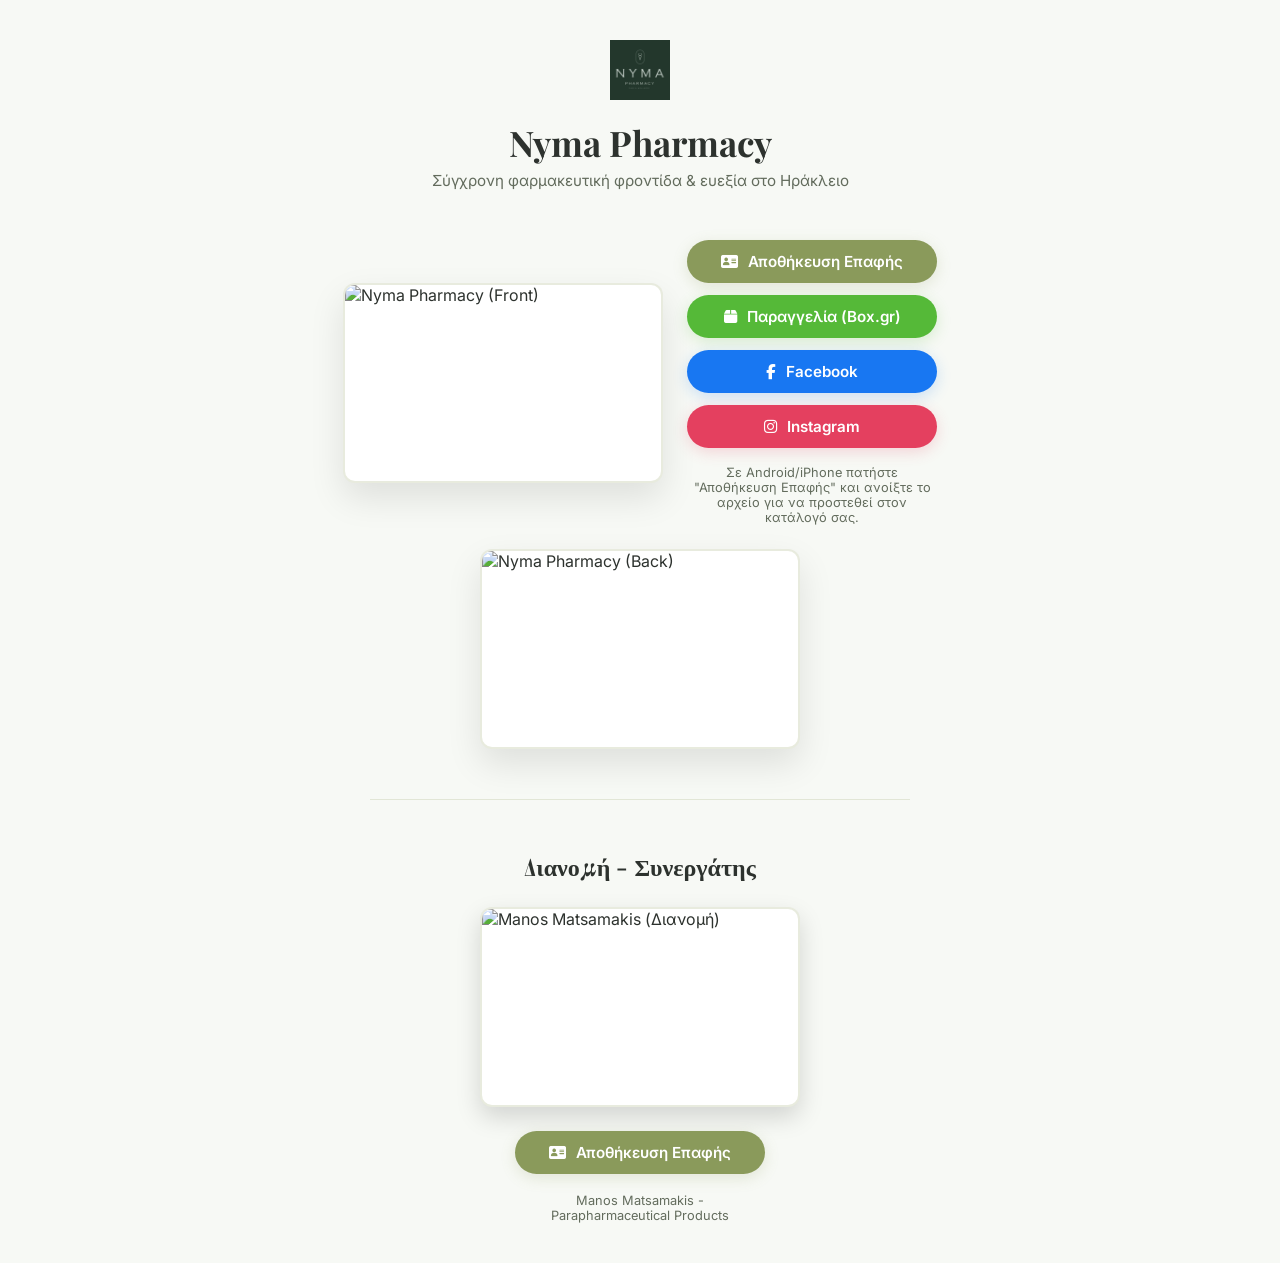
==== links.html @ e12e8b59 "Add links.html digital card, VCF files, and enforce English Nyma branding" ====
<!DOCTYPE html>
<html lang="el">
<head>
    <meta charset="UTF-8">
    <title>Nyma Pharmacy - Links & Επαφές</title>
    <meta name="viewport" content="width=device-width, initial-scale=1">
    <link href="https://fonts.googleapis.com/css2?family=Inter:wght@400;500;600&family=Playfair+Display:ital,wght@0,600;1,600&display=swap" rel="stylesheet">
    <link rel="stylesheet" href="https://cdnjs.cloudflare.com/ajax/libs/font-awesome/6.4.0/css/all.min.css">
    <style>
        * {
            margin: 0;
            padding: 0;
            box-sizing: border-box;
        }

        body {
            font-family: 'Inter', sans-serif;
            background: #F7F9F5; /* Soft herbal tint */
            color: #2D322E;
            min-height: 100vh;
            display: flex;
            align-items: center;
            justify-content: center;
            padding: 40px 20px;
        }

        .page {
            display: flex;
            flex-direction: column;
            align-items: center;
            gap: 40px;
            width: 100%;
            max-width: 900px;
        }

        .header {
            text-align: center;
            margin-bottom: 10px;
        }

        .header img {
            height: 60px;
            margin-bottom: 15px;
        }

        .header h1 {
            font-family: 'Playfair Display', serif;
            color: #2D322E;
            font-size: 2.2rem;
            margin-bottom: 5px;
        }

        .header p {
            color: #636C5D;
            font-size: 0.95rem;
        }

        .cards-wrapper {
            display: flex;
            flex-direction: row;
            flex-wrap: wrap;
            gap: 24px;
            justify-content: center;
            align-items: center;
            width: 100%;
        }

        .card {
            width: 320px;
            height: 200px; /* Standard business card aspect ratio */
            border-radius: 12px;
            overflow: hidden;
            box-shadow: 0 15px 35px rgba(0,0,0,0.1);
            background: #ffffff;
            border: 2px solid rgba(138, 154, 91, 0.2);
        }

        .card img {
            width: 100%;
            height: 100%;
            object-fit: cover;
            display: block;
        }

        /* Μεσαίο μπλοκ: κουμπιά & οδηγίες */
        .middle-block {
            display: flex;
            flex-direction: column;
            align-items: center;
            justify-content: center;
            min-width: 250px;
            text-align: center;
            gap: 12px;
        }

        .button {
            display: flex;
            align-items: center;
            justify-content: center;
            gap: 10px;
            width: 100%;
            padding: 12px 20px;
            border-radius: 999px;
            border: none;
            background: #8A9A5B; /* Sage Green */
            color: #ffffff;
            font-size: 0.95rem;
            font-weight: 600;
            text-decoration: none;
            transition: all 0.3s ease;
            box-shadow: 0 4px 15px rgba(138, 154, 91, 0.2);
        }

        .button:hover {
            background: #6C7A4A;
            transform: translateY(-2px);
            box-shadow: 0 8px 20px rgba(138, 154, 91, 0.3);
        }

        .btn-facebook { background: #1877F2; box-shadow: 0 4px 15px rgba(24, 119, 242, 0.2); }
        .btn-facebook:hover { background: #166fe5; }

        .btn-instagram { background: #E4405F; box-shadow: 0 4px 15px rgba(228, 64, 95, 0.2); }
        .btn-instagram:hover { background: #d13b57; }

        .btn-box { background: #55b938; box-shadow: 0 4px 15px rgba(85, 185, 56, 0.2); }
        .btn-box:hover { background: #4ca632; }

        .hint {
            font-size: 0.8rem;
            color: #636C5D;
            max-width: 240px;
            margin-top: 5px;
        }

        .divider {
            width: 60%;
            height: 1px;
            background: rgba(138, 154, 91, 0.2);
            margin: 10px 0;
        }

        .section-title {
            font-family: 'Playfair Display', serif;
            font-size: 1.5rem;
            color: #2D322E;
            margin-bottom: -15px;
            text-align: center;
            width: 100%;
        }

        @media (max-width: 850px) {
            .cards-wrapper {
                flex-direction: column;
                gap: 30px;
            }
            .card {
                width: 100%;
                max-width: 380px;
                height: auto;
                aspect-ratio: 1.6 / 1;
            }
            .middle-block {
                width: 100%;
                max-width: 380px;
            }
        }
    </style>
</head>
<body>
<div class="page">

    <div class="header">
        <img src="assets/images/real_logo.png" alt="Nyma Logo">
        <h1>Nyma Pharmacy</h1>
        <p>Σύγχρονη φαρμακευτική φροντίδα & ευεξία στο Ηράκλειο</p>
    </div>

    <!-- Nyma Pharmacy Main Card -->
    <div class="cards-wrapper">
        <div class="card">
            <img src="assets/images/nyma_card_front.png" alt="Nyma Pharmacy (Front)">
        </div>

        <div class="middle-block">
            <a class="button" href="contact.vcf" download>
                <i class="fa-solid fa-address-card"></i> Αποθήκευση Επαφής
            </a>
            <a class="button btn-box" href="https://box.gr/delivery/irakleio-kritis/nyma-pharmacy" target="_blank">
                <i class="fa-solid fa-box"></i> Παραγγελία (Box.gr)
            </a>
            <a class="button btn-facebook" href="https://www.facebook.com/nyma.pharmacy/?locale=el_GR" target="_blank">
                <i class="fa-brands fa-facebook-f"></i> Facebook
            </a>
            <a class="button btn-instagram" href="https://www.instagram.com/nyma_pharmacy/" target="_blank">
                <i class="fa-brands fa-instagram"></i> Instagram
            </a>
            <div class="hint">
                Σε Android/iPhone πατήστε "Αποθήκευση Επαφής" και ανοίξτε το αρχείο για να προστεθεί στον κατάλογό σας.
            </div>
        </div>

        <div class="card">
            <img src="assets/images/nyma_card_back.png" alt="Nyma Pharmacy (Back)">
        </div>
    </div>

    <div class="divider"></div>
    <h2 class="section-title">Διανομή - Συνεργάτης</h2>

    <!-- Matsamakis Delivery Card -->
    <div class="cards-wrapper" style="flex-direction: column;">
        <div class="card" style="box-shadow: 0 10px 25px rgba(0,0,0,0.15);">
            <img src="assets/images/matsamakis_card.png" alt="Manos Matsamakis (Διανομή)">
        </div>

        <div class="middle-block" style="flex-direction: row; flex-wrap: wrap;">
            <a class="button" href="matsamakis.vcf" download style="max-width: 300px;">
                <i class="fa-solid fa-address-card"></i> Αποθήκευση Επαφής
            </a>
        </div>
        <div class="hint" style="text-align: center; margin-top: -5px;">
            Manos Matsamakis - Parapharmaceutical Products
        </div>
    </div>

</div>
</body>
</html>
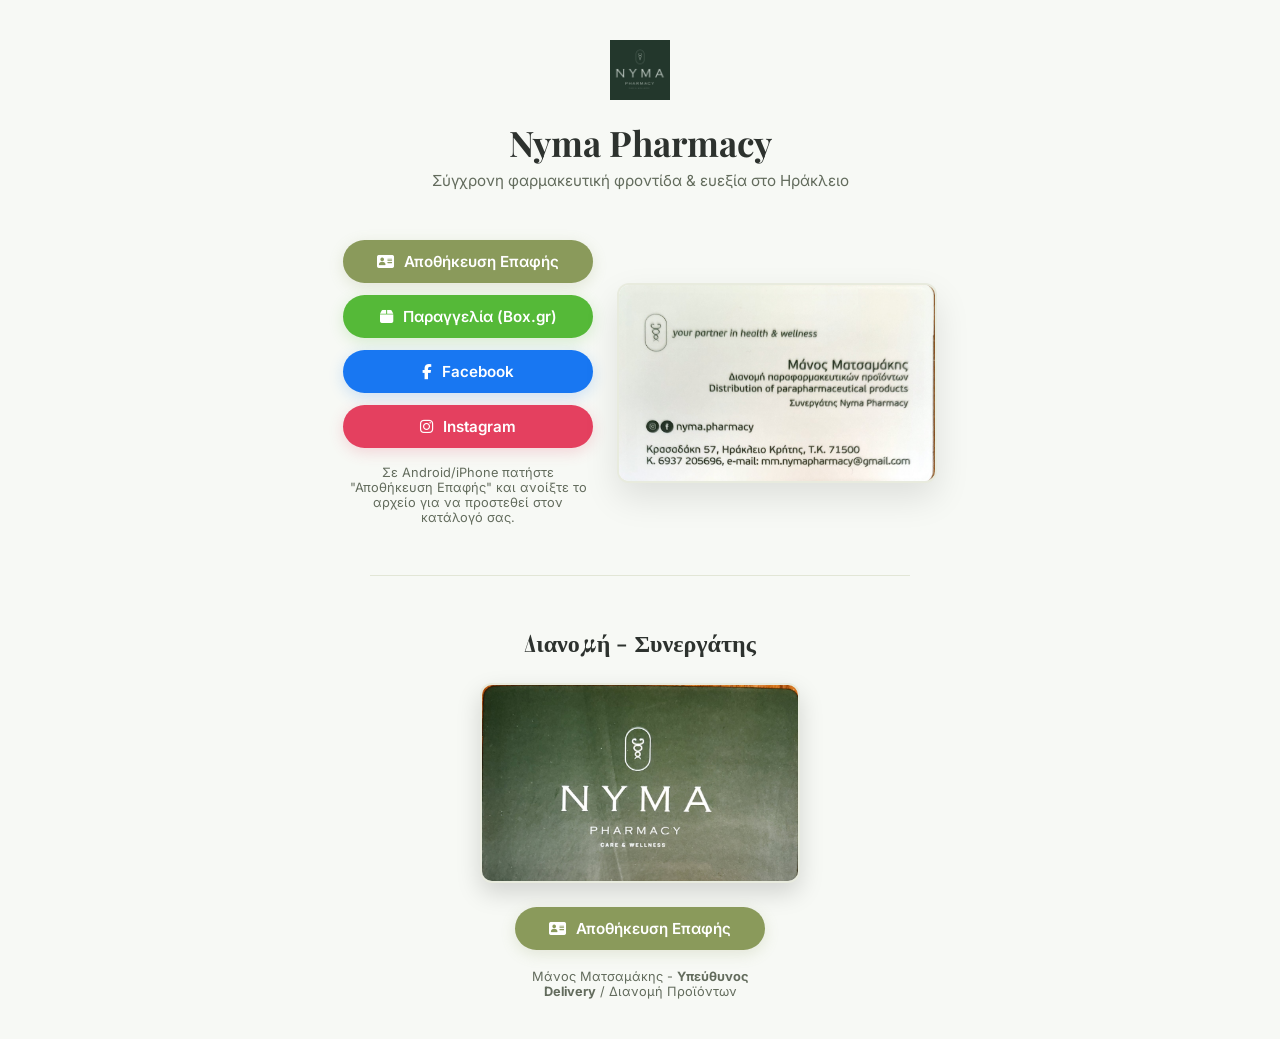
==== commit f9296eb1: "Restore card images, remove front card, add Delivery title to Matsamakis" ====
--- a/links.html
+++ b/links.html
@@ -178,9 +178,6 @@
 
     <!-- Nyma Pharmacy Main Card -->
     <div class="cards-wrapper">
-        <div class="card">
-            <img src="assets/images/nyma_card_front.png" alt="Nyma Pharmacy (Front)">
-        </div>
 
         <div class="middle-block">
             <a class="button" href="contact.vcf" download>
@@ -220,7 +217,7 @@
             </a>
         </div>
         <div class="hint" style="text-align: center; margin-top: -5px;">
-            Manos Matsamakis - Parapharmaceutical Products
+            Μάνος Ματσαμάκης - <strong>Υπεύθυνος Delivery</strong> / Διανομή Προϊόντων
         </div>
     </div>
 
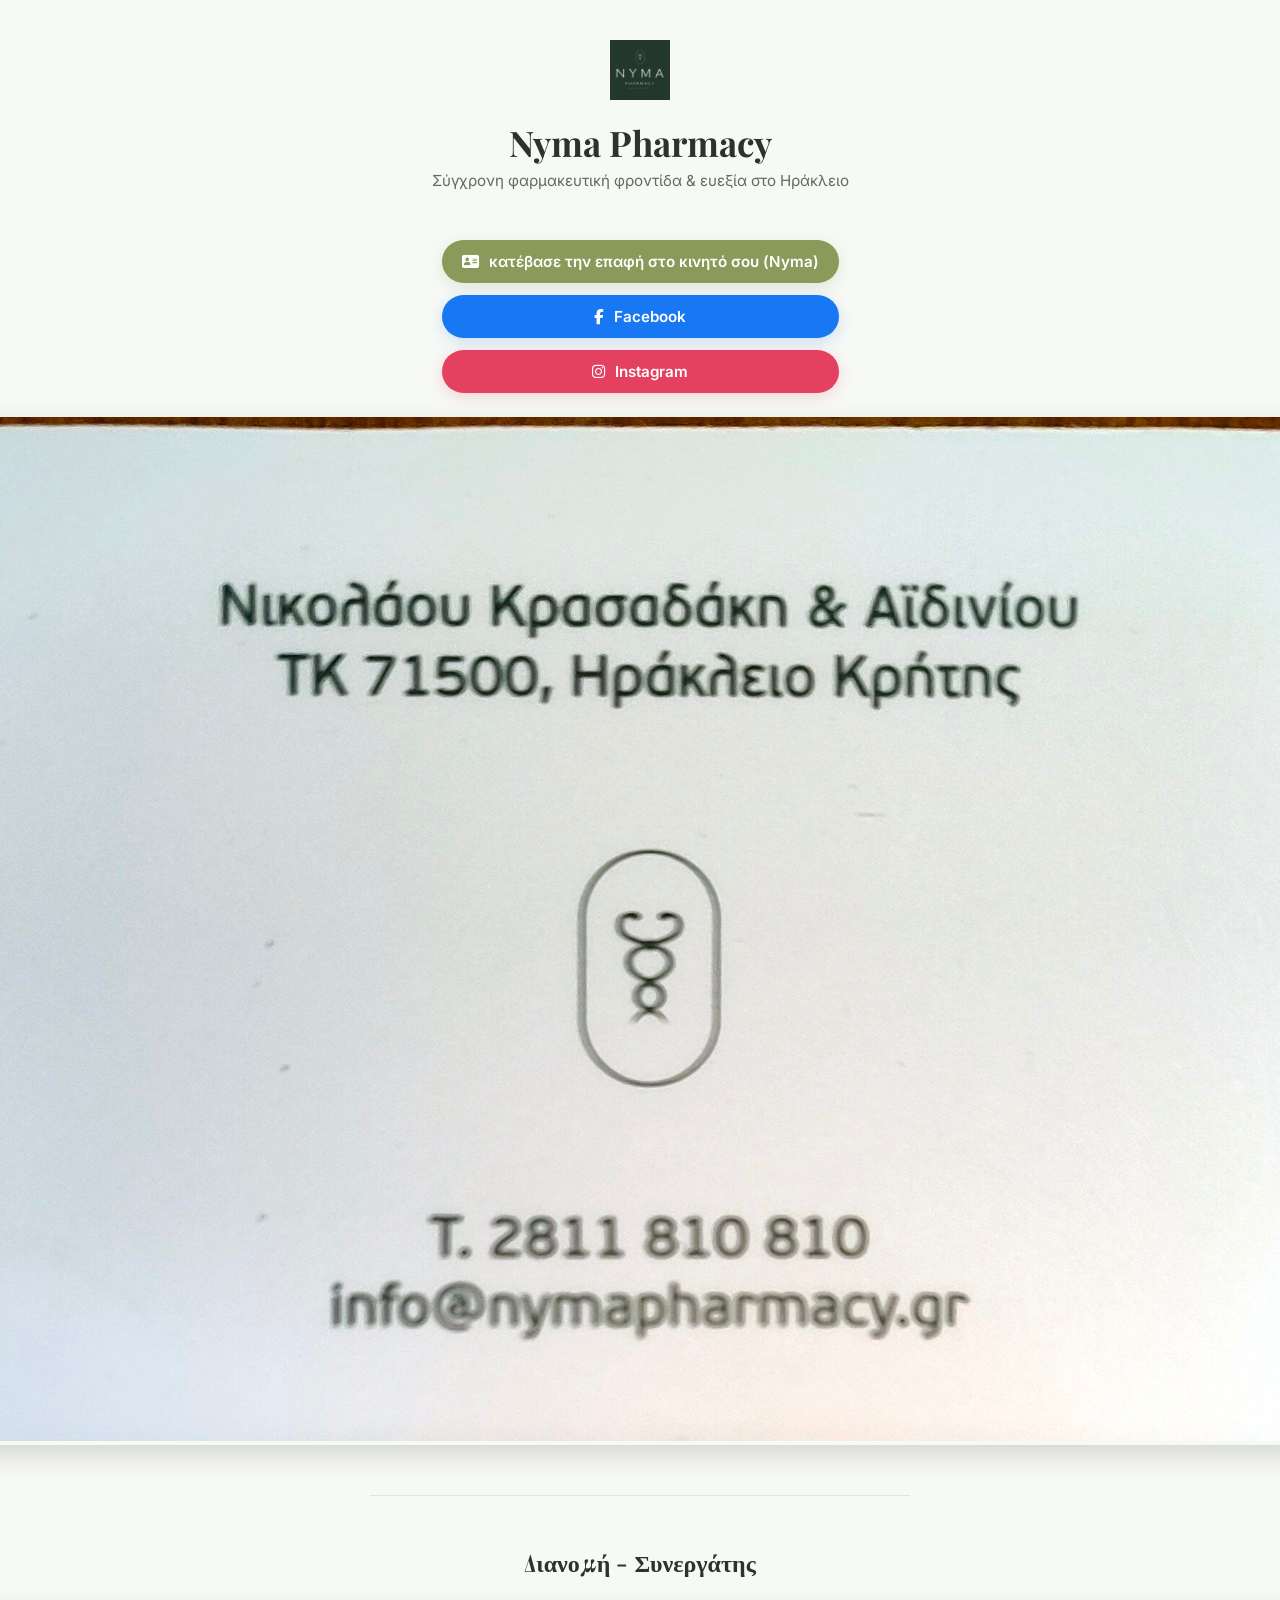
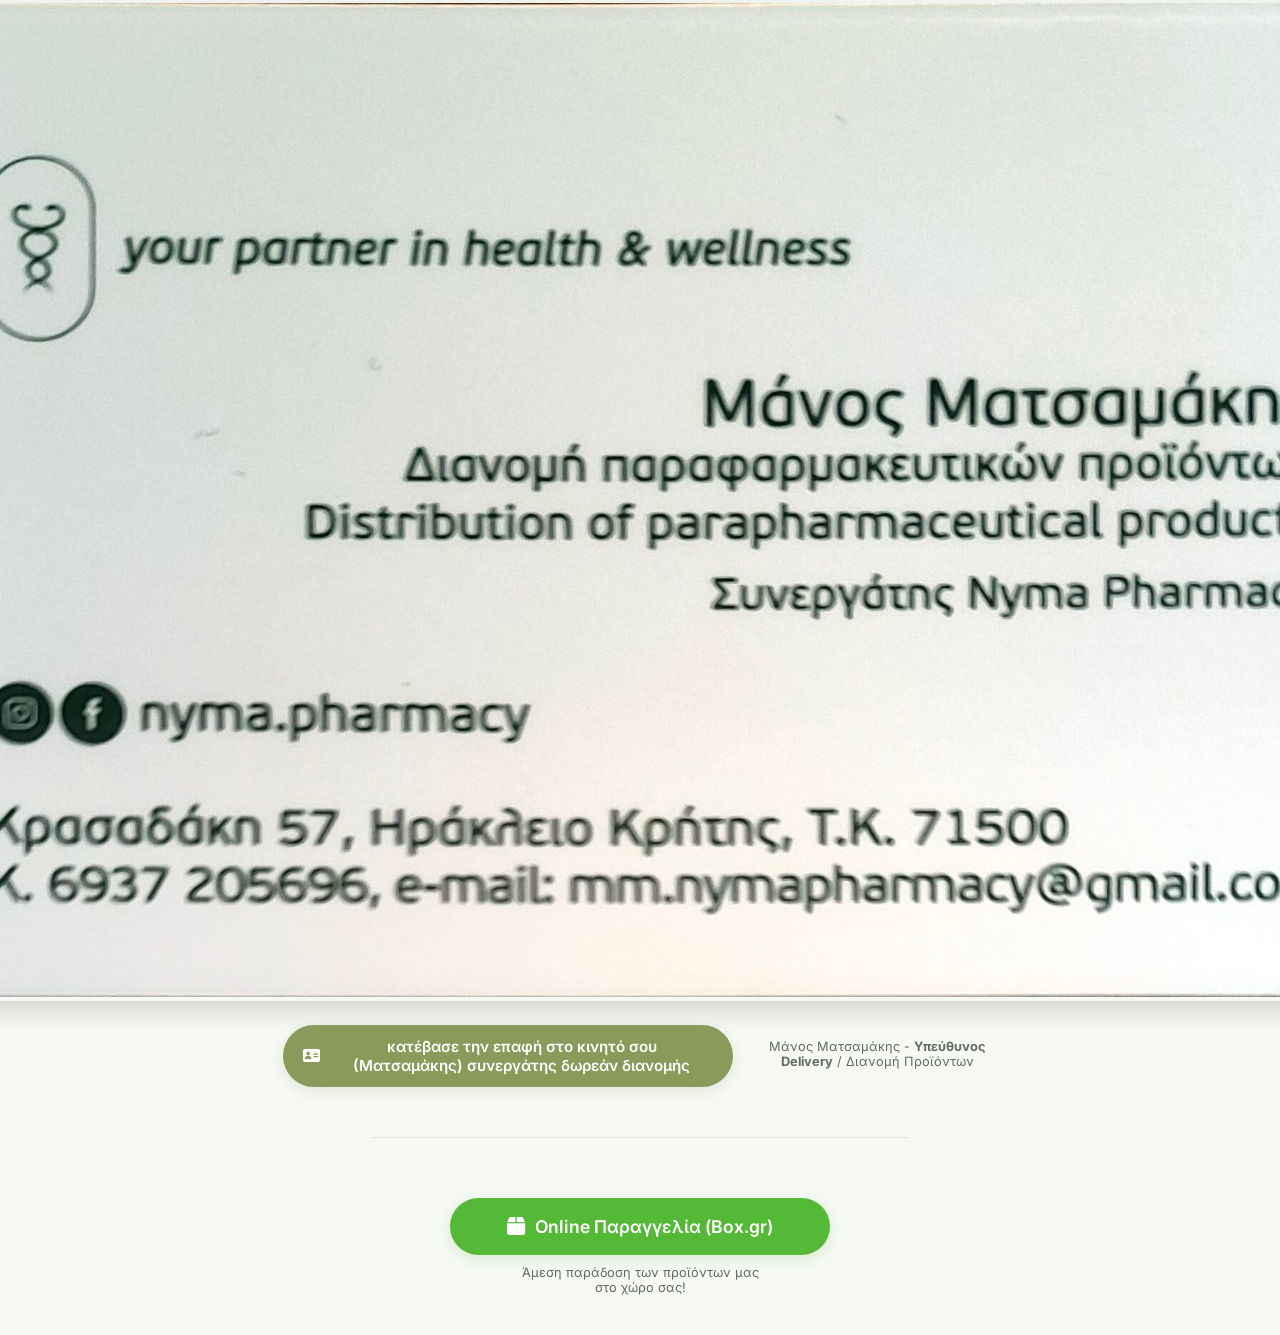
==== commit e3746d36: "Update business cards (using images, smaller size), adjust Matsamakis button position, update contac" ====
--- a/links.html
+++ b/links.html
@@ -65,21 +65,120 @@
             width: 100%;
         }
 
-        .card {
-            width: 320px;
-            height: 200px; /* Standard business card aspect ratio */
+        /* Pure HTML/CSS Business Cards */
+        .biz-card {
+            background: #ffffff;
+            width: 360px;
+            height: 220px;
             border-radius: 12px;
+            box-shadow: 0 15px 35px rgba(0,0,0,0.1);
+            position: relative;
+            font-family: 'Inter', sans-serif;
+            color: #1E3932; /* Deep Pharmacy Green */
             overflow: hidden;
-            box-shadow: 0 15px 35px rgba(0,0,0,0.1);
-            background: #ffffff;
-            border: 2px solid rgba(138, 154, 91, 0.2);
-        }
-
-        .card img {
-            width: 100%;
-            height: 100%;
-            object-fit: cover;
-            display: block;
+            display: flex;
+            flex-direction: column;
+            justify-content: center;
+            border: 1px solid rgba(138, 154, 91, 0.2);
+            text-align: left;
+        }
+        .nyma-card {
+            text-align: center;
+            align-items: center;
+            padding: 25px;
+        }
+        .nyma-card .address {
+            font-size: 0.9rem;
+            line-height: 1.4;
+            margin-bottom: 15px;
+        }
+        .nyma-card .address strong {
+            font-size: 1rem;
+            font-weight: 600;
+        }
+        .capsule-logo {
+            width: 40px;
+            height: 70px;
+            border: 1.5px solid #1E3932;
+            border-radius: 40px;
+            display: flex;
+            align-items: center;
+            justify-content: center;
+            margin: 0 auto;
+        }
+        .capsule-logo i {
+            font-size: 1.2rem;
+            color: #1E3932;
+        }
+        .nyma-card .contact-info {
+            font-size: 0.85rem;
+            margin-top: 15px;
+            line-height: 1.5;
+        }
+        .matsamakis-card {
+            padding: 25px;
+            justify-content: space-between;
+        }
+        .matsamakis-card .top-section {
+            display: flex;
+            justify-content: space-between;
+            align-items: flex-start;
+        }
+        .matsamakis-card .top-left {
+            display: flex;
+            align-items: center;
+        }
+        .matsamakis-card .slogan {
+            font-style: italic;
+            font-size: 0.7rem;
+            max-width: 90px;
+            margin-left: 10px;
+            line-height: 1.2;
+        }
+        .matsamakis-card .top-right {
+            text-align: right;
+        }
+        .matsamakis-card .name {
+            font-size: 1.1rem;
+            font-weight: 700;
+            margin-bottom: 2px;
+        }
+        .matsamakis-card .role {
+            font-size: 0.75rem;
+            line-height: 1.3;
+        }
+        .matsamakis-card .role-eng {
+            font-size: 0.7rem;
+            opacity: 0.8;
+        }
+        .matsamakis-card .company {
+            font-size: 0.7rem;
+            font-weight: 600;
+            margin-top: 5px;
+        }
+        .matsamakis-card .bottom-section {
+            font-size: 0.7rem;
+            line-height: 1.5;
+            margin-top: auto;
+        }
+        .matsamakis-card .social {
+            font-weight: 700;
+            display: flex;
+            align-items: center;
+            gap: 6px;
+            margin-bottom: 6px;
+            font-size: 0.75rem;
+        }
+        .social-icon {
+            background-color: #1E3932;
+            color: white;
+            border-radius: 50%;
+            width: 18px;
+            height: 18px;
+            display: inline-flex;
+            align-items: center;
+            justify-content: center;
+            font-size: 0.6rem;
         }
 
         /* Μεσαίο μπλοκ: κουμπιά & οδηγίες */
@@ -177,14 +276,11 @@
     </div>
 
     <!-- Nyma Pharmacy Main Card -->
-    <div class="cards-wrapper">
+    <div class="cards-wrapper" style="align-items: stretch;">
 
         <div class="middle-block">
             <a class="button" href="contact.vcf" download>
-                <i class="fa-solid fa-address-card"></i> Αποθήκευση Επαφής
-            </a>
-            <a class="button btn-box" href="https://box.gr/delivery/irakleio-kritis/nyma-pharmacy" target="_blank">
-                <i class="fa-solid fa-box"></i> Παραγγελία (Box.gr)
+                <i class="fa-solid fa-address-card"></i> κατέβασε την επαφή στο κινητό σου (Nyma)
             </a>
             <a class="button btn-facebook" href="https://www.facebook.com/nyma.pharmacy/?locale=el_GR" target="_blank">
                 <i class="fa-brands fa-facebook-f"></i> Facebook
@@ -192,13 +288,10 @@
             <a class="button btn-instagram" href="https://www.instagram.com/nyma_pharmacy/" target="_blank">
                 <i class="fa-brands fa-instagram"></i> Instagram
             </a>
-            <div class="hint">
-                Σε Android/iPhone πατήστε "Αποθήκευση Επαφής" και ανοίξτε το αρχείο για να προστεθεί στον κατάλογό σας.
-            </div>
-        </div>
-
-        <div class="card">
-            <img src="assets/images/nyma_card_back.png" alt="Nyma Pharmacy (Back)">
+        </div>
+
+        <div class="card" style="box-shadow: 0 10px 25px rgba(0,0,0,0.15);">
+            <img src="Card_nyma.jpg" alt="Nyma Pharmacy (Back)">
         </div>
     </div>
 
@@ -206,19 +299,27 @@
     <h2 class="section-title">Διανομή - Συνεργάτης</h2>
 
     <!-- Matsamakis Delivery Card -->
-    <div class="cards-wrapper" style="flex-direction: column;">
+    <div class="cards-wrapper">
         <div class="card" style="box-shadow: 0 10px 25px rgba(0,0,0,0.15);">
-            <img src="assets/images/matsamakis_card.png" alt="Manos Matsamakis (Διανομή)">
+            <img src="Card_Manos_Matsamakis.jpg" alt="Manos Matsamakis (Διανομή)">
         </div>
 
         <div class="middle-block" style="flex-direction: row; flex-wrap: wrap;">
-            <a class="button" href="matsamakis.vcf" download style="max-width: 300px;">
-                <i class="fa-solid fa-address-card"></i> Αποθήκευση Επαφής
+            <a class="button" href="matsamakis.vcf" download style="max-width: 450px;">
+                <i class="fa-solid fa-address-card"></i> κατέβασε την επαφή στο κινητό σου (Ματσαμάκης) συνεργάτης δωρεάν διανομής
             </a>
         </div>
         <div class="hint" style="text-align: center; margin-top: -5px;">
             Μάνος Ματσαμάκης - <strong>Υπεύθυνος Delivery</strong> / Διανομή Προϊόντων
         </div>
+    </div>
+
+    <div class="divider"></div>
+    <div style="width: 100%; max-width: 380px; text-align: center; margin-top: 10px;">
+        <a class="button btn-box" href="https://box.gr/delivery/irakleio-kritis/nyma-pharmacy" target="_blank" style="padding: 18px 20px; font-size: 1.1rem;">
+            <i class="fa-solid fa-box" style="font-size: 1.3rem;"></i> Online Παραγγελία (Box.gr)
+        </a>
+        <div class="hint" style="margin: 10px auto 0;">Άμεση παράδοση των προϊόντων μας στο χώρο σας!</div>
     </div>
 
 </div>
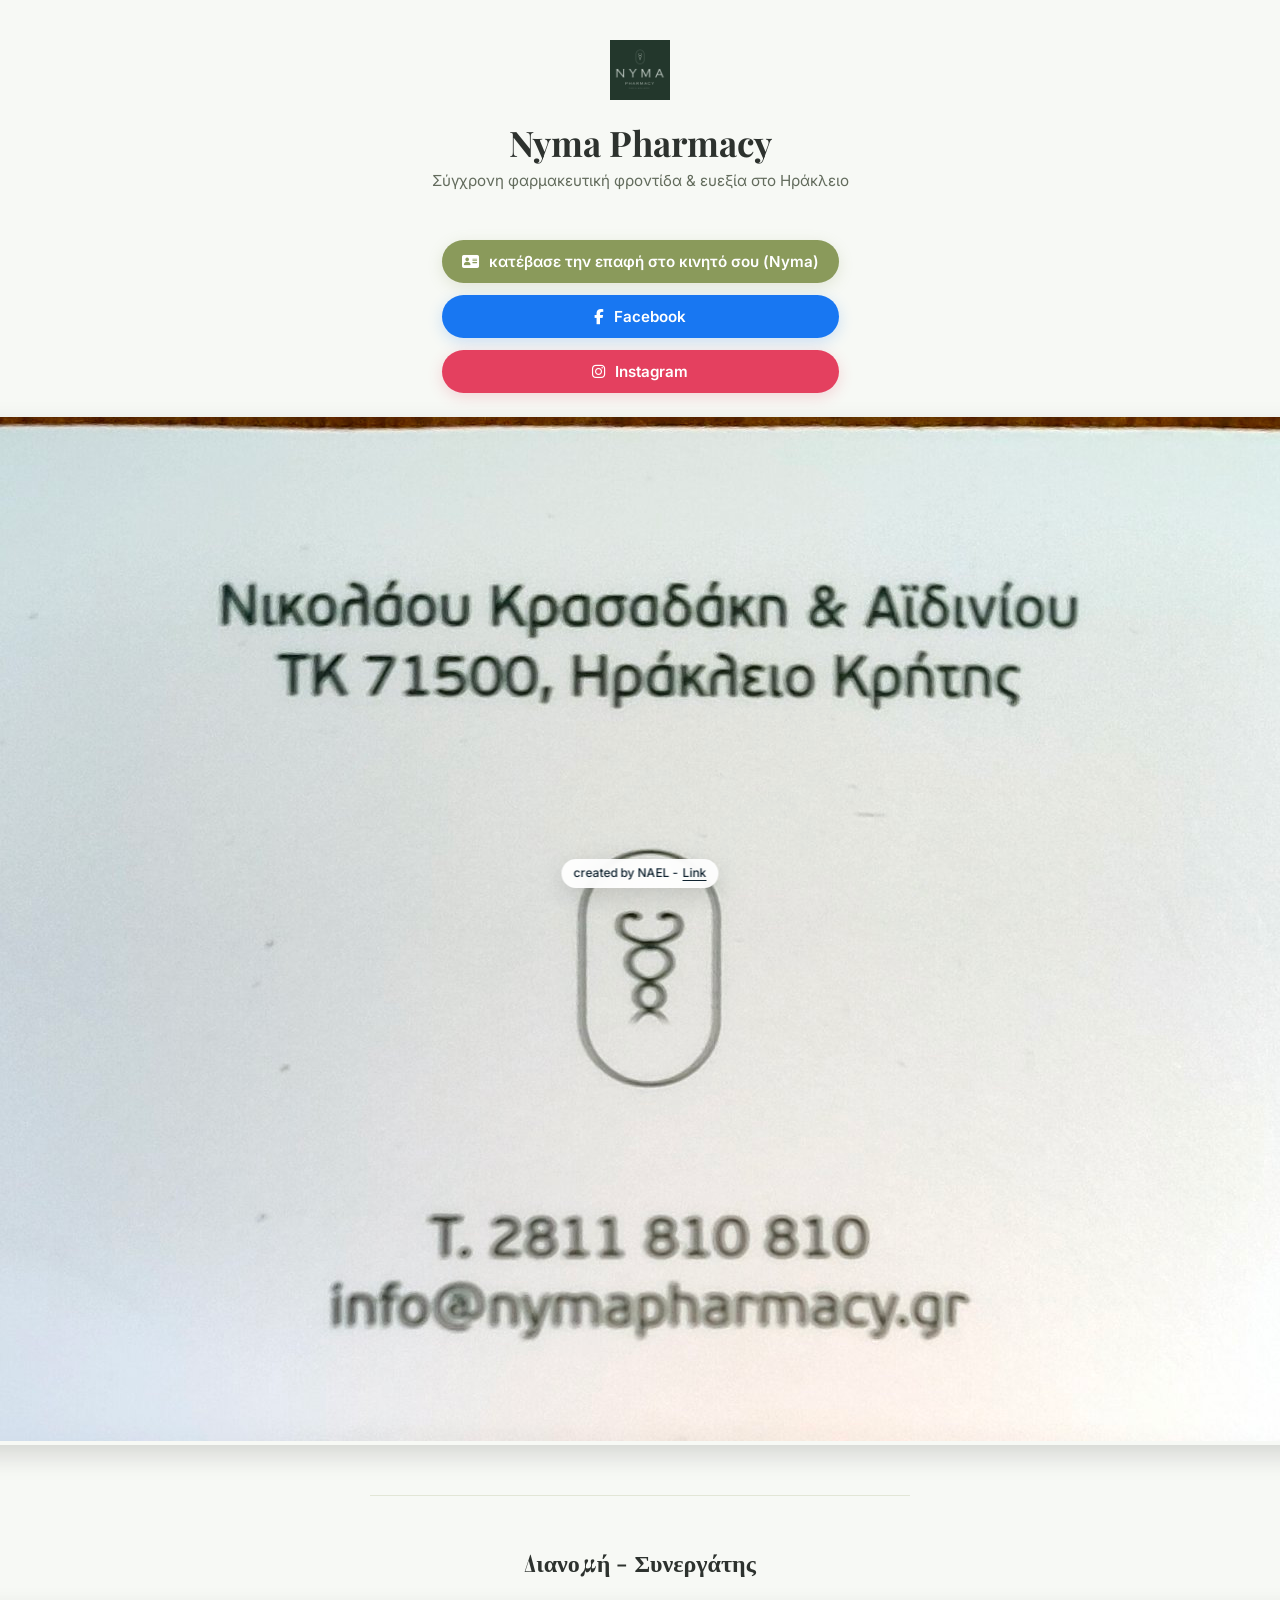
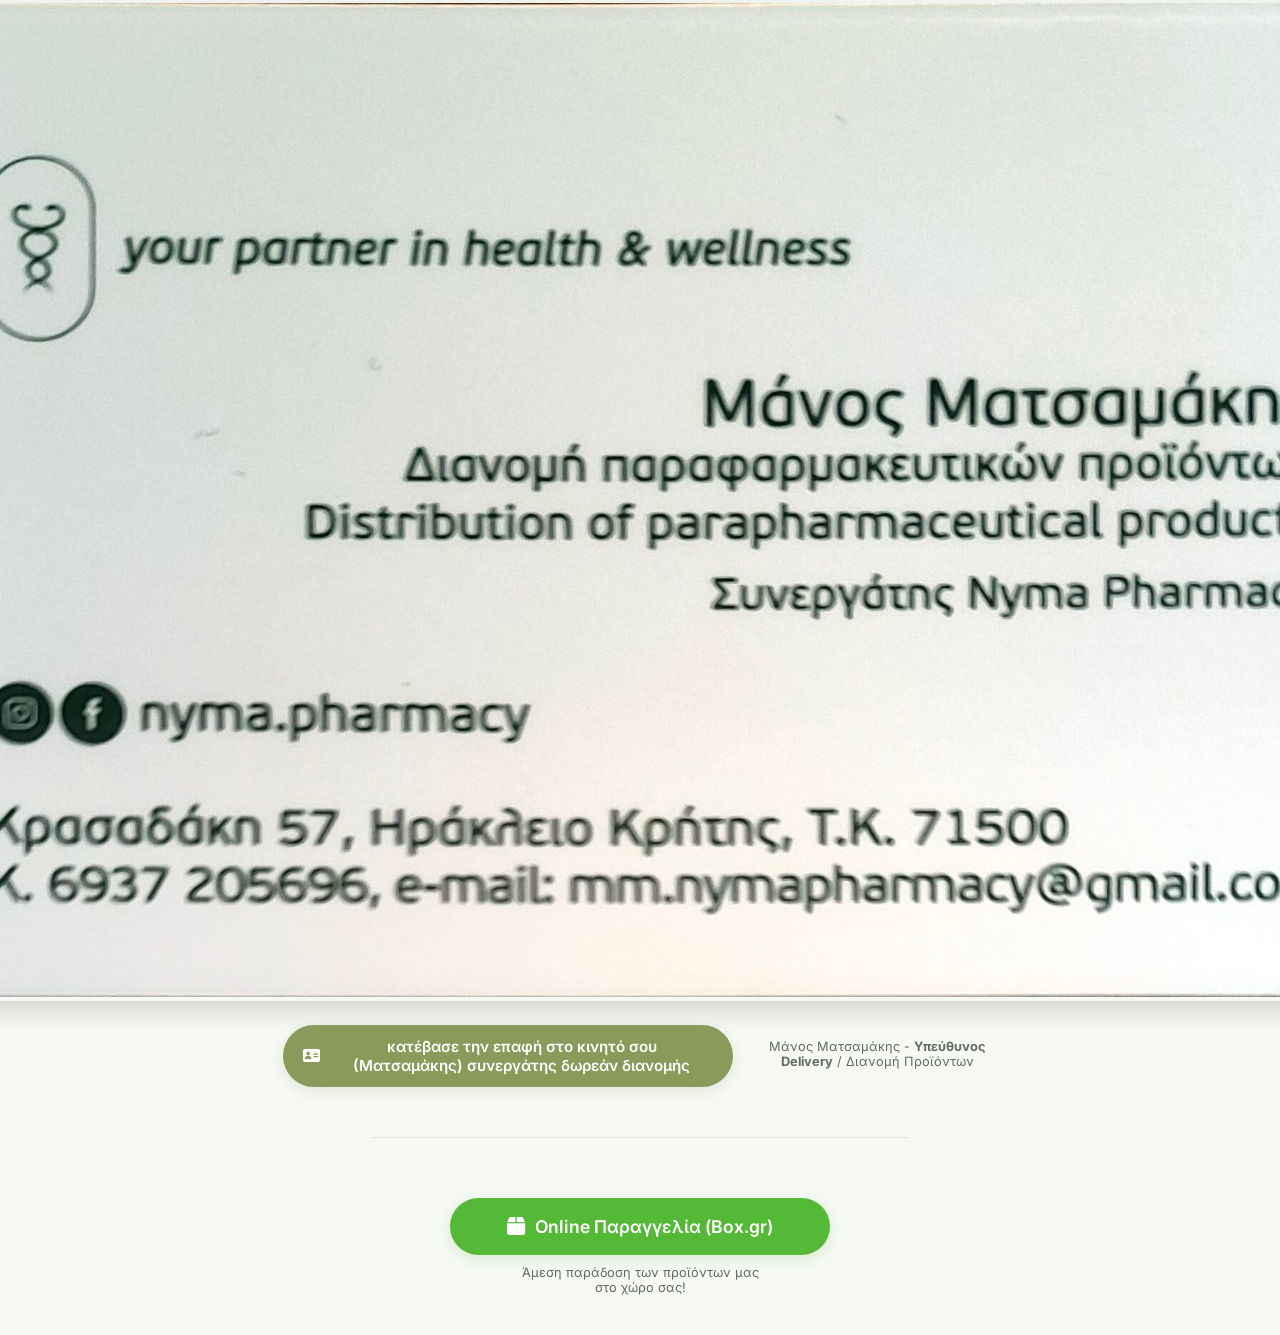
==== commit bc17e5aa: "Add NAEL credit badge to site pages" ====
--- a/links.html
+++ b/links.html
@@ -323,5 +323,10 @@
     </div>
 
 </div>
+<!-- NAEL credit -->
+<div id="nael-credit" style="position:fixed;left:50%;bottom:12px;transform:translateX(-50%);z-index:2147483647;display:flex;align-items:center;justify-content:center;gap:4px;flex-wrap:wrap;max-width:calc(100vw - 24px);padding:6px 12px;border-radius:999px;background:rgba(255,255,255,0.92);backdrop-filter:blur(10px);box-shadow:0 8px 24px rgba(0,0,0,0.14);font-family:inherit;font-size:12px;line-height:1.4;font-weight:500;color:#102330;text-align:center;">
+  <span>created by NAEL -</span>
+  <a href="https://nasosps.github.io/page/" target="_blank" rel="noopener" style="color:inherit;text-decoration:underline;text-underline-offset:3px;">Link</a>
+</div>
 </body>
 </html>
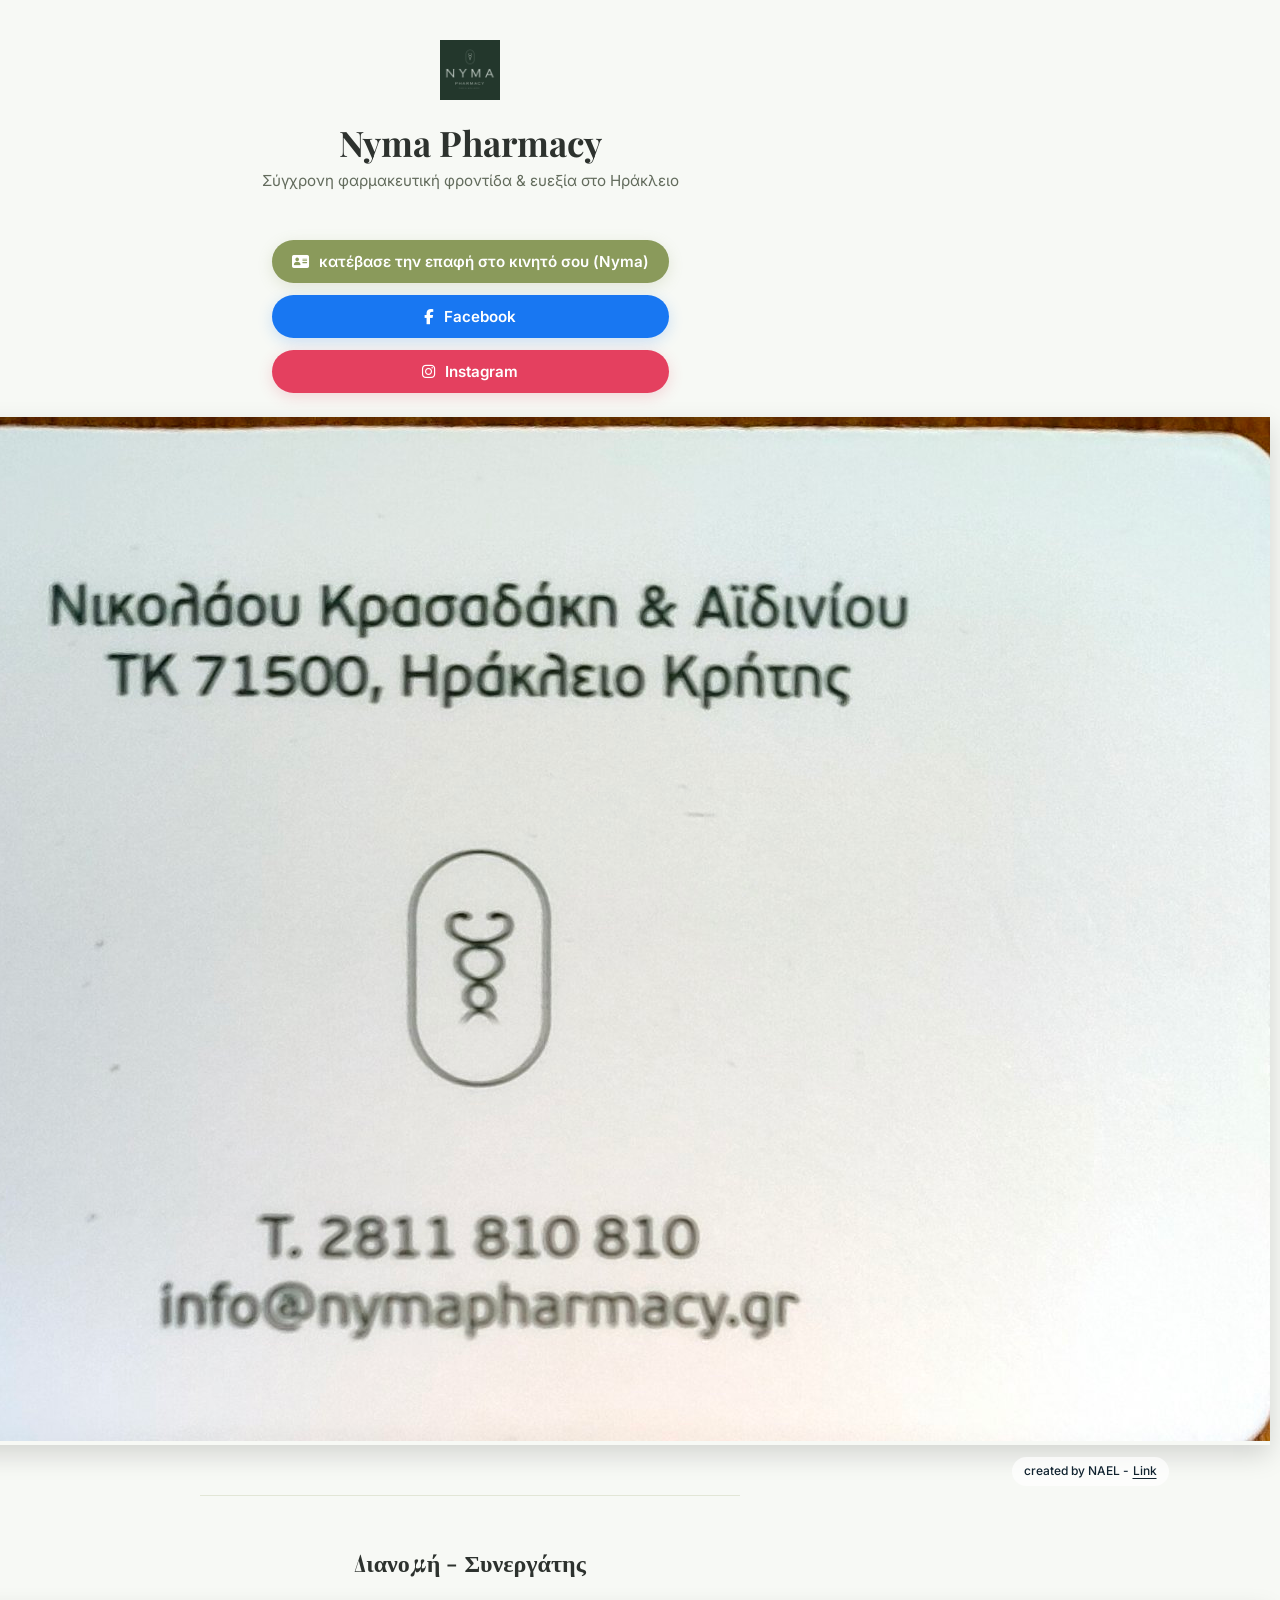
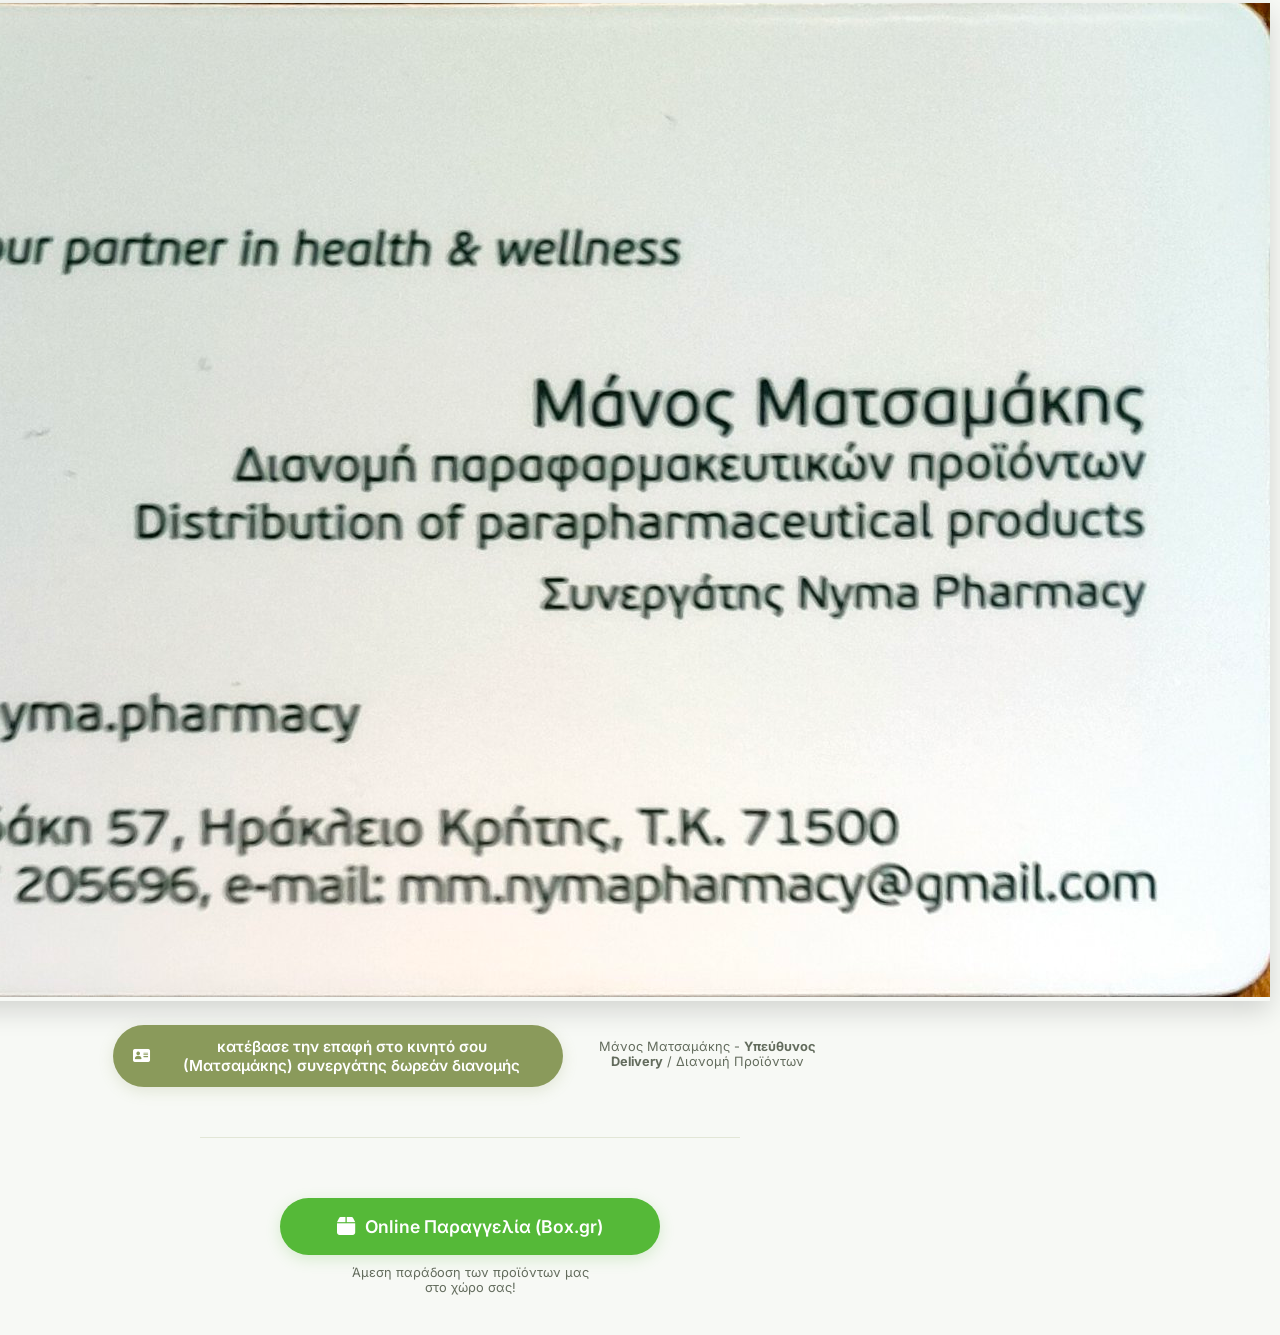
==== commit 759756d1: "Make NAEL credit footer static" ====
--- a/links.html
+++ b/links.html
@@ -324,7 +324,7 @@
 
 </div>
 <!-- NAEL credit -->
-<div id="nael-credit" style="position:fixed;left:50%;bottom:12px;transform:translateX(-50%);z-index:2147483647;display:flex;align-items:center;justify-content:center;gap:4px;flex-wrap:wrap;max-width:calc(100vw - 24px);padding:6px 12px;border-radius:999px;background:rgba(255,255,255,0.92);backdrop-filter:blur(10px);box-shadow:0 8px 24px rgba(0,0,0,0.14);font-family:inherit;font-size:12px;line-height:1.4;font-weight:500;color:#102330;text-align:center;">
+<div id="nael-credit" style="display:flex;align-items:center;justify-content:center;gap:4px;flex-wrap:wrap;width:fit-content;max-width:calc(100% - 24px);margin:20px auto 12px;padding:6px 12px;border-radius:999px;background:rgba(255,255,255,0.72);font-family:inherit;font-size:12px;line-height:1.4;font-weight:500;color:#102330;text-align:center;">
   <span>created by NAEL -</span>
   <a href="https://nasosps.github.io/page/" target="_blank" rel="noopener" style="color:inherit;text-decoration:underline;text-underline-offset:3px;">Link</a>
 </div>
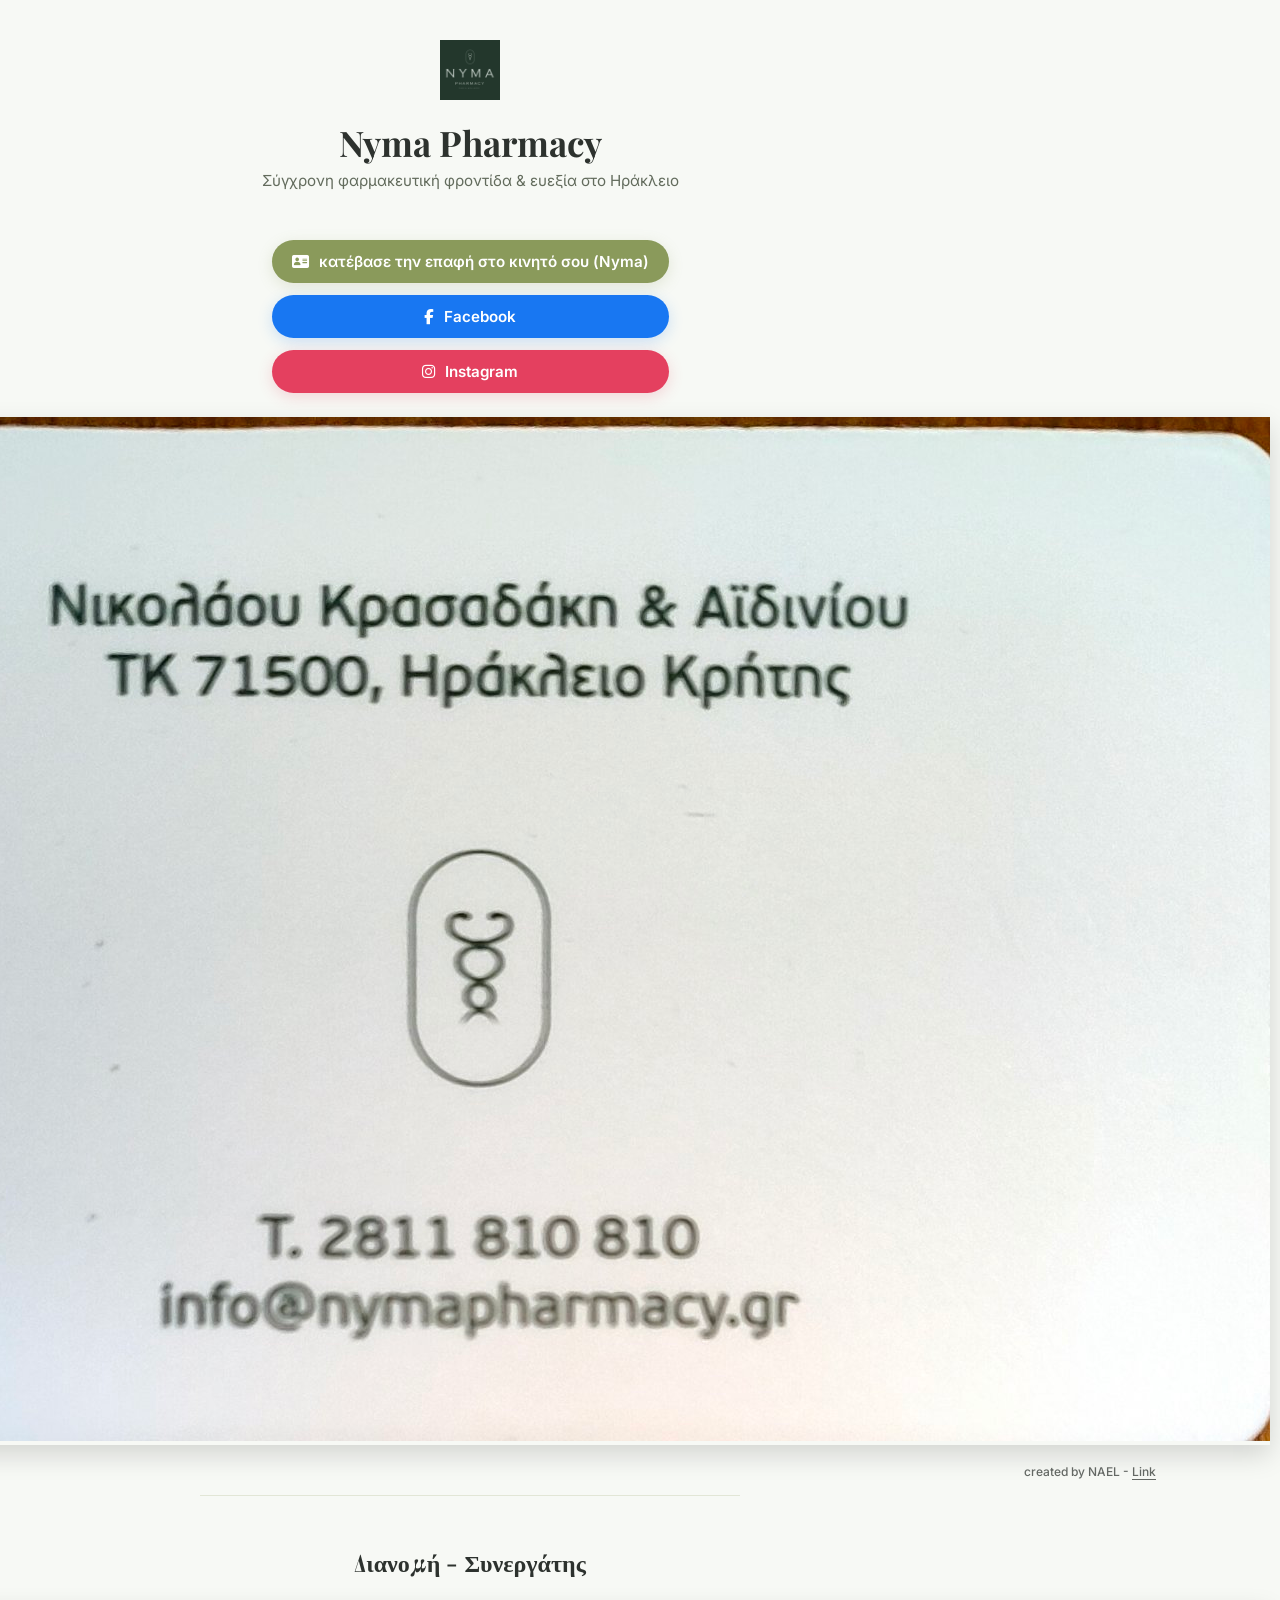
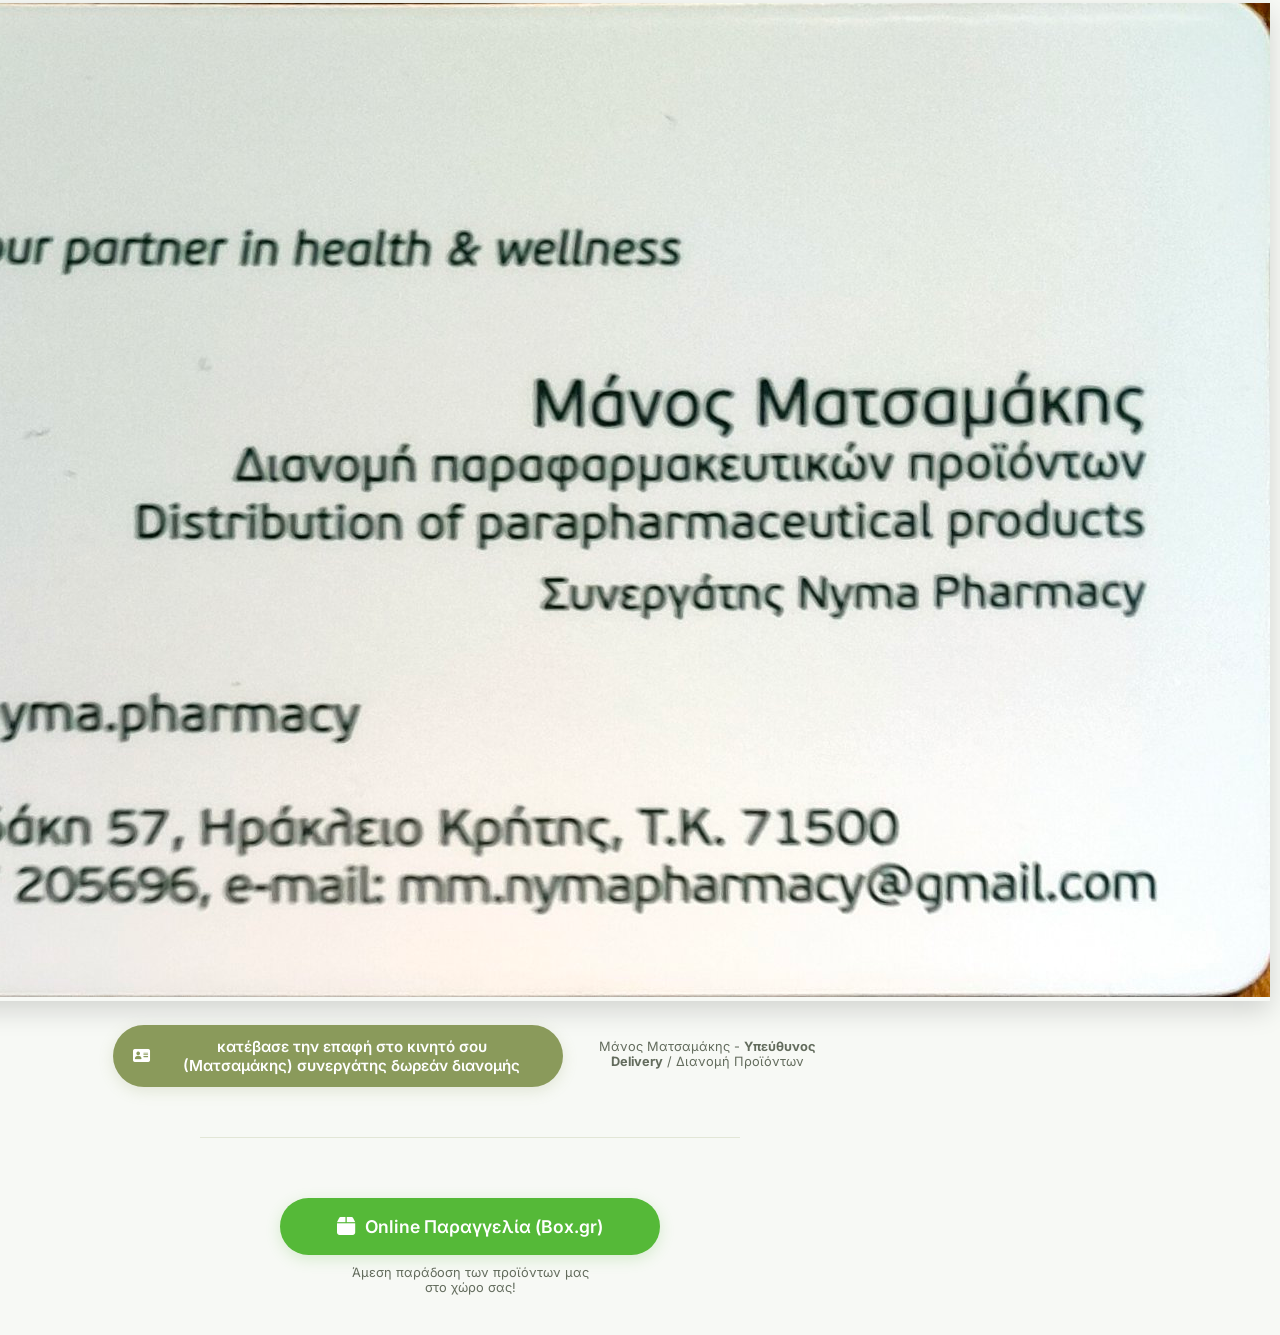
==== commit 3305c4e5: "Make NAEL credit plain text" ====
--- a/links.html
+++ b/links.html
@@ -324,7 +324,7 @@
 
 </div>
 <!-- NAEL credit -->
-<div id="nael-credit" style="display:flex;align-items:center;justify-content:center;gap:4px;flex-wrap:wrap;width:fit-content;max-width:calc(100% - 24px);margin:20px auto 12px;padding:6px 12px;border-radius:999px;background:rgba(255,255,255,0.72);font-family:inherit;font-size:12px;line-height:1.4;font-weight:500;color:#102330;text-align:center;">
+<div id="nael-credit" style="margin:20px auto 12px;text-align:center;font-family:inherit;font-size:12px;line-height:1.5;font-weight:500;color:inherit;opacity:0.72;">
   <span>created by NAEL -</span>
   <a href="https://nasosps.github.io/page/" target="_blank" rel="noopener" style="color:inherit;text-decoration:underline;text-underline-offset:3px;">Link</a>
 </div>
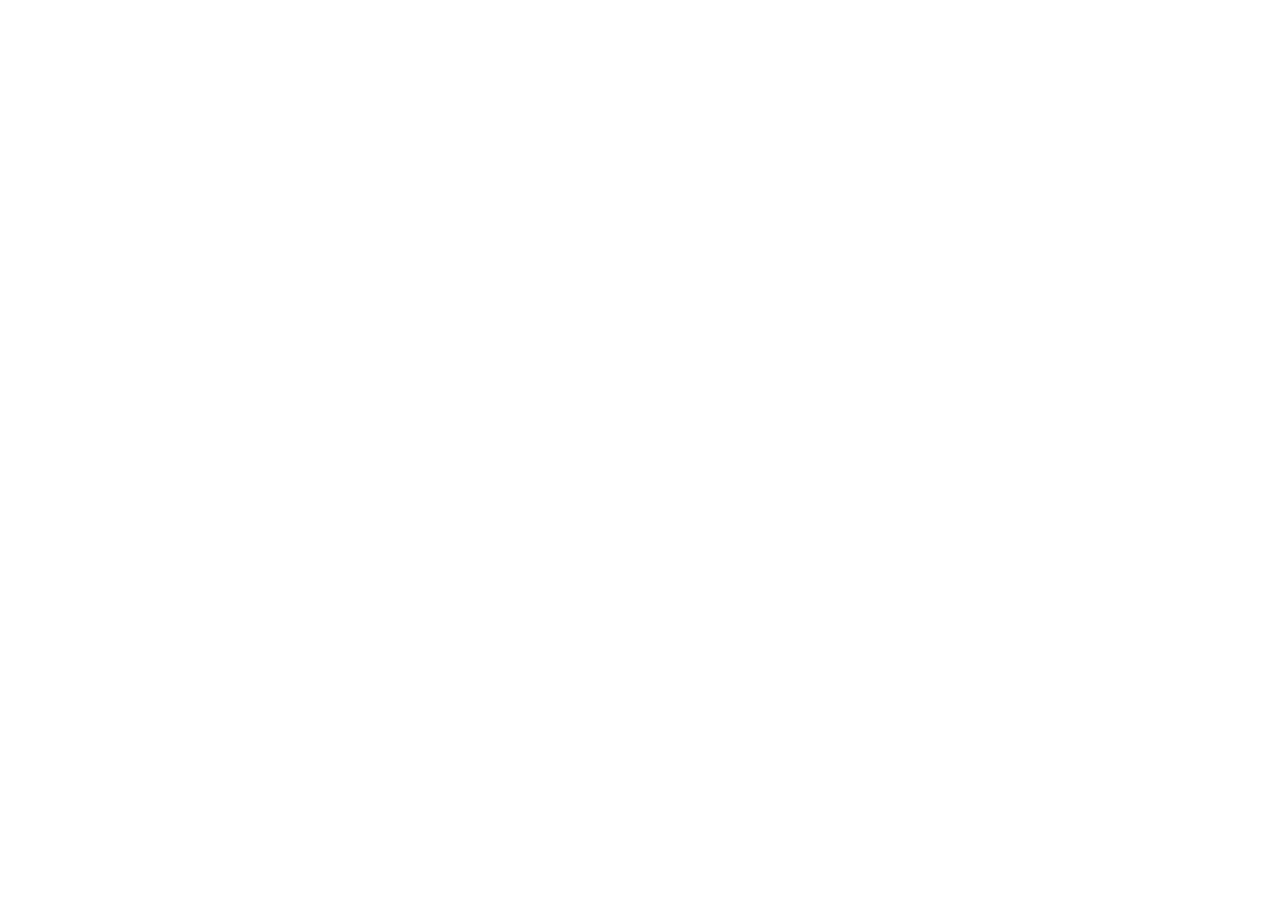
==== commit 00f7c554: "Redirect GitHub Pages to p3d.gr" ====
--- a/links.html
+++ b/links.html
@@ -1,332 +1,14 @@
-<!DOCTYPE html>
-<html lang="el">
-<head>
-    <meta charset="UTF-8">
-    <title>Nyma Pharmacy - Links & Επαφές</title>
-    <meta name="viewport" content="width=device-width, initial-scale=1">
-    <link href="https://fonts.googleapis.com/css2?family=Inter:wght@400;500;600&family=Playfair+Display:ital,wght@0,600;1,600&display=swap" rel="stylesheet">
-    <link rel="stylesheet" href="https://cdnjs.cloudflare.com/ajax/libs/font-awesome/6.4.0/css/all.min.css">
-    <style>
-        * {
-            margin: 0;
-            padding: 0;
-            box-sizing: border-box;
-        }
-
-        body {
-            font-family: 'Inter', sans-serif;
-            background: #F7F9F5; /* Soft herbal tint */
-            color: #2D322E;
-            min-height: 100vh;
-            display: flex;
-            align-items: center;
-            justify-content: center;
-            padding: 40px 20px;
-        }
-
-        .page {
-            display: flex;
-            flex-direction: column;
-            align-items: center;
-            gap: 40px;
-            width: 100%;
-            max-width: 900px;
-        }
-
-        .header {
-            text-align: center;
-            margin-bottom: 10px;
-        }
-
-        .header img {
-            height: 60px;
-            margin-bottom: 15px;
-        }
-
-        .header h1 {
-            font-family: 'Playfair Display', serif;
-            color: #2D322E;
-            font-size: 2.2rem;
-            margin-bottom: 5px;
-        }
-
-        .header p {
-            color: #636C5D;
-            font-size: 0.95rem;
-        }
-
-        .cards-wrapper {
-            display: flex;
-            flex-direction: row;
-            flex-wrap: wrap;
-            gap: 24px;
-            justify-content: center;
-            align-items: center;
-            width: 100%;
-        }
-
-        /* Pure HTML/CSS Business Cards */
-        .biz-card {
-            background: #ffffff;
-            width: 360px;
-            height: 220px;
-            border-radius: 12px;
-            box-shadow: 0 15px 35px rgba(0,0,0,0.1);
-            position: relative;
-            font-family: 'Inter', sans-serif;
-            color: #1E3932; /* Deep Pharmacy Green */
-            overflow: hidden;
-            display: flex;
-            flex-direction: column;
-            justify-content: center;
-            border: 1px solid rgba(138, 154, 91, 0.2);
-            text-align: left;
-        }
-        .nyma-card {
-            text-align: center;
-            align-items: center;
-            padding: 25px;
-        }
-        .nyma-card .address {
-            font-size: 0.9rem;
-            line-height: 1.4;
-            margin-bottom: 15px;
-        }
-        .nyma-card .address strong {
-            font-size: 1rem;
-            font-weight: 600;
-        }
-        .capsule-logo {
-            width: 40px;
-            height: 70px;
-            border: 1.5px solid #1E3932;
-            border-radius: 40px;
-            display: flex;
-            align-items: center;
-            justify-content: center;
-            margin: 0 auto;
-        }
-        .capsule-logo i {
-            font-size: 1.2rem;
-            color: #1E3932;
-        }
-        .nyma-card .contact-info {
-            font-size: 0.85rem;
-            margin-top: 15px;
-            line-height: 1.5;
-        }
-        .matsamakis-card {
-            padding: 25px;
-            justify-content: space-between;
-        }
-        .matsamakis-card .top-section {
-            display: flex;
-            justify-content: space-between;
-            align-items: flex-start;
-        }
-        .matsamakis-card .top-left {
-            display: flex;
-            align-items: center;
-        }
-        .matsamakis-card .slogan {
-            font-style: italic;
-            font-size: 0.7rem;
-            max-width: 90px;
-            margin-left: 10px;
-            line-height: 1.2;
-        }
-        .matsamakis-card .top-right {
-            text-align: right;
-        }
-        .matsamakis-card .name {
-            font-size: 1.1rem;
-            font-weight: 700;
-            margin-bottom: 2px;
-        }
-        .matsamakis-card .role {
-            font-size: 0.75rem;
-            line-height: 1.3;
-        }
-        .matsamakis-card .role-eng {
-            font-size: 0.7rem;
-            opacity: 0.8;
-        }
-        .matsamakis-card .company {
-            font-size: 0.7rem;
-            font-weight: 600;
-            margin-top: 5px;
-        }
-        .matsamakis-card .bottom-section {
-            font-size: 0.7rem;
-            line-height: 1.5;
-            margin-top: auto;
-        }
-        .matsamakis-card .social {
-            font-weight: 700;
-            display: flex;
-            align-items: center;
-            gap: 6px;
-            margin-bottom: 6px;
-            font-size: 0.75rem;
-        }
-        .social-icon {
-            background-color: #1E3932;
-            color: white;
-            border-radius: 50%;
-            width: 18px;
-            height: 18px;
-            display: inline-flex;
-            align-items: center;
-            justify-content: center;
-            font-size: 0.6rem;
-        }
-
-        /* Μεσαίο μπλοκ: κουμπιά & οδηγίες */
-        .middle-block {
-            display: flex;
-            flex-direction: column;
-            align-items: center;
-            justify-content: center;
-            min-width: 250px;
-            text-align: center;
-            gap: 12px;
-        }
-
-        .button {
-            display: flex;
-            align-items: center;
-            justify-content: center;
-            gap: 10px;
-            width: 100%;
-            padding: 12px 20px;
-            border-radius: 999px;
-            border: none;
-            background: #8A9A5B; /* Sage Green */
-            color: #ffffff;
-            font-size: 0.95rem;
-            font-weight: 600;
-            text-decoration: none;
-            transition: all 0.3s ease;
-            box-shadow: 0 4px 15px rgba(138, 154, 91, 0.2);
-        }
-
-        .button:hover {
-            background: #6C7A4A;
-            transform: translateY(-2px);
-            box-shadow: 0 8px 20px rgba(138, 154, 91, 0.3);
-        }
-
-        .btn-facebook { background: #1877F2; box-shadow: 0 4px 15px rgba(24, 119, 242, 0.2); }
-        .btn-facebook:hover { background: #166fe5; }
-
-        .btn-instagram { background: #E4405F; box-shadow: 0 4px 15px rgba(228, 64, 95, 0.2); }
-        .btn-instagram:hover { background: #d13b57; }
-
-        .btn-box { background: #55b938; box-shadow: 0 4px 15px rgba(85, 185, 56, 0.2); }
-        .btn-box:hover { background: #4ca632; }
-
-        .hint {
-            font-size: 0.8rem;
-            color: #636C5D;
-            max-width: 240px;
-            margin-top: 5px;
-        }
-
-        .divider {
-            width: 60%;
-            height: 1px;
-            background: rgba(138, 154, 91, 0.2);
-            margin: 10px 0;
-        }
-
-        .section-title {
-            font-family: 'Playfair Display', serif;
-            font-size: 1.5rem;
-            color: #2D322E;
-            margin-bottom: -15px;
-            text-align: center;
-            width: 100%;
-        }
-
-        @media (max-width: 850px) {
-            .cards-wrapper {
-                flex-direction: column;
-                gap: 30px;
-            }
-            .card {
-                width: 100%;
-                max-width: 380px;
-                height: auto;
-                aspect-ratio: 1.6 / 1;
-            }
-            .middle-block {
-                width: 100%;
-                max-width: 380px;
-            }
-        }
-    </style>
-</head>
-<body>
-<div class="page">
-
-    <div class="header">
-        <img src="assets/images/real_logo.png" alt="Nyma Logo">
-        <h1>Nyma Pharmacy</h1>
-        <p>Σύγχρονη φαρμακευτική φροντίδα & ευεξία στο Ηράκλειο</p>
-    </div>
-
-    <!-- Nyma Pharmacy Main Card -->
-    <div class="cards-wrapper" style="align-items: stretch;">
-
-        <div class="middle-block">
-            <a class="button" href="contact.vcf" download>
-                <i class="fa-solid fa-address-card"></i> κατέβασε την επαφή στο κινητό σου (Nyma)
-            </a>
-            <a class="button btn-facebook" href="https://www.facebook.com/nyma.pharmacy/?locale=el_GR" target="_blank">
-                <i class="fa-brands fa-facebook-f"></i> Facebook
-            </a>
-            <a class="button btn-instagram" href="https://www.instagram.com/nyma_pharmacy/" target="_blank">
-                <i class="fa-brands fa-instagram"></i> Instagram
-            </a>
-        </div>
-
-        <div class="card" style="box-shadow: 0 10px 25px rgba(0,0,0,0.15);">
-            <img src="Card_nyma.jpg" alt="Nyma Pharmacy (Back)">
-        </div>
-    </div>
-
-    <div class="divider"></div>
-    <h2 class="section-title">Διανομή - Συνεργάτης</h2>
-
-    <!-- Matsamakis Delivery Card -->
-    <div class="cards-wrapper">
-        <div class="card" style="box-shadow: 0 10px 25px rgba(0,0,0,0.15);">
-            <img src="Card_Manos_Matsamakis.jpg" alt="Manos Matsamakis (Διανομή)">
-        </div>
-
-        <div class="middle-block" style="flex-direction: row; flex-wrap: wrap;">
-            <a class="button" href="matsamakis.vcf" download style="max-width: 450px;">
-                <i class="fa-solid fa-address-card"></i> κατέβασε την επαφή στο κινητό σου (Ματσαμάκης) συνεργάτης δωρεάν διανομής
-            </a>
-        </div>
-        <div class="hint" style="text-align: center; margin-top: -5px;">
-            Μάνος Ματσαμάκης - <strong>Υπεύθυνος Delivery</strong> / Διανομή Προϊόντων
-        </div>
-    </div>
-
-    <div class="divider"></div>
-    <div style="width: 100%; max-width: 380px; text-align: center; margin-top: 10px;">
-        <a class="button btn-box" href="https://box.gr/delivery/irakleio-kritis/nyma-pharmacy" target="_blank" style="padding: 18px 20px; font-size: 1.1rem;">
-            <i class="fa-solid fa-box" style="font-size: 1.3rem;"></i> Online Παραγγελία (Box.gr)
-        </a>
-        <div class="hint" style="margin: 10px auto 0;">Άμεση παράδοση των προϊόντων μας στο χώρο σας!</div>
-    </div>
-
-</div>
-<!-- NAEL credit -->
-<div id="nael-credit" style="margin:20px auto 12px;text-align:center;font-family:inherit;font-size:12px;line-height:1.5;font-weight:500;color:inherit;opacity:0.72;">
-  <span>created by NAEL -</span>
-  <a href="https://nasosps.github.io/page/" target="_blank" rel="noopener" style="color:inherit;text-decoration:underline;text-underline-offset:3px;">Link</a>
-</div>
-</body>
+<!doctype html>
+<html lang="en">
+  <head>
+    <meta charset="utf-8">
+    <meta http-equiv="refresh" content="0; url=https://p3d.gr/nyma/links.html">
+    <meta name="robots" content="noindex">
+    <link rel="canonical" href="https://p3d.gr/nyma/links.html">
+    <script>window.location.replace("https://p3d.gr/nyma/links.html");</script>
+    <title>Moved to p3d.gr</title>
+  </head>
+  <body>
+    <p>Moved to <a href="https://p3d.gr/nyma/links.html">https://p3d.gr/nyma/links.html</a>.</p>
+  </body>
 </html>
